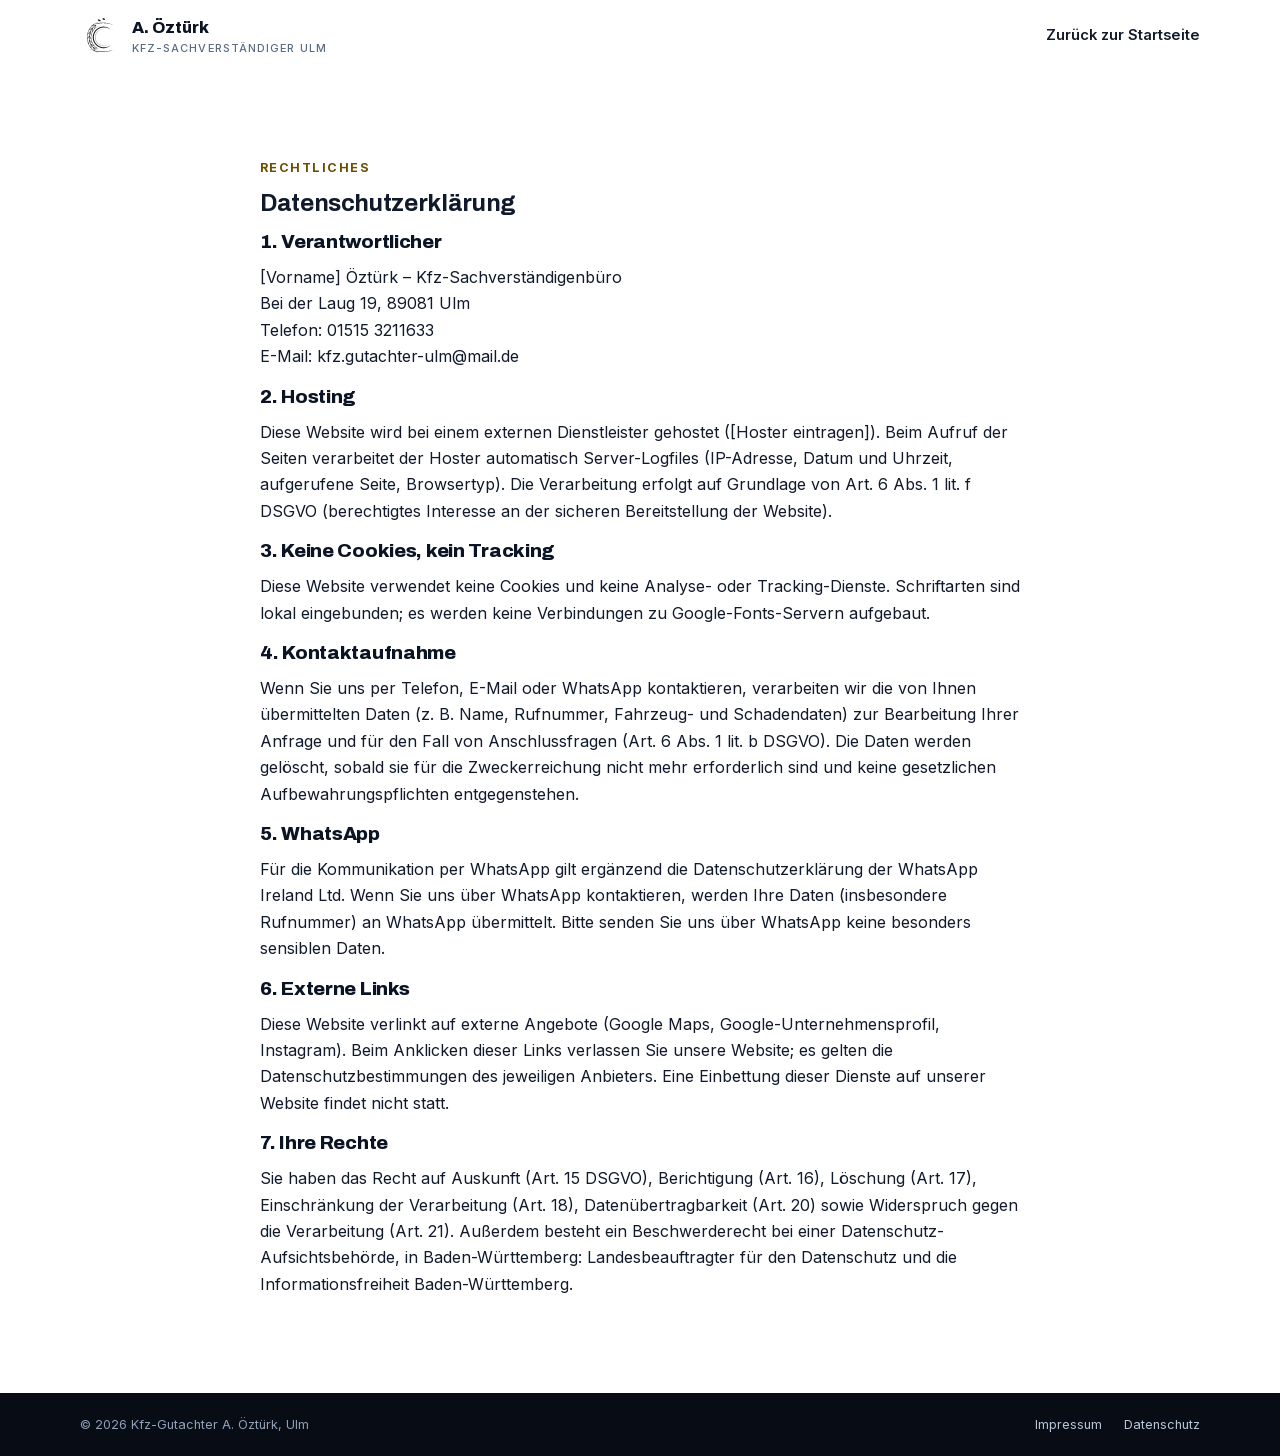
==== datenschutz.html @ 4bc2aec4 "Echtes Öztürk-Logo integriert (SVG-Nachbau) + Rezensionsanzahl entfernt + Versicherer-Marquee - Reif" ====
<!DOCTYPE html>
<html lang="de">
<head>
<meta charset="UTF-8">
<meta name="viewport" content="width=device-width, initial-scale=1.0">
<title>Datenschutzerklärung – Kfz-Gutachter A. Öztürk, Ulm</title>
<meta name="robots" content="noindex, nofollow">
<link rel="icon" type="image/svg+xml" href="assets/favicon.svg">
<link rel="stylesheet" href="assets/styles.css">
</head>
<body>
<a href="#inhalt" class="skip-link">Zum Inhalt springen</a>

<header class="header">
  <div class="wrap header__in">
    <a class="brand" href="index.html" aria-label="Zur Startseite">
      <img src="assets/logo-mark.svg" alt="" width="41" height="42">
      <span>
        <span class="brand__name">A. Öztürk</span>
        <span class="brand__sub">Kfz-Sachverständiger Ulm</span>
      </span>
    </a>
    <nav class="nav nav--simple" aria-label="Hauptnavigation">
      <a href="index.html">Zurück zur Startseite</a>
    </nav>
  </div>
</header>

<main id="inhalt">
<section class="section">
  <div class="wrap" style="max-width:800px">
    <span class="eyebrow">Rechtliches</span>
    <h1>Datenschutzerklärung</h1>

    <!-- PLATZHALTER: vor Go-Live vervollständigen (Verantwortlicher mit vollem Namen, Hoster benennen) -->
    <h2 style="font-size:1.2rem">1. Verantwortlicher</h2>
    <p>
      [Vorname] Öztürk – Kfz-Sachverständigenbüro<br>
      Bei der Laug 19, 89081 Ulm<br>
      Telefon: 01515 3211633<br>
      E-Mail: kfz.gutachter-ulm@mail.de
    </p>

    <h2 style="font-size:1.2rem">2. Hosting</h2>
    <p>Diese Website wird bei einem externen Dienstleister gehostet ([Hoster eintragen]). Beim Aufruf der Seiten verarbeitet der Hoster automatisch Server-Logfiles (IP-Adresse, Datum und Uhrzeit, aufgerufene Seite, Browsertyp). Die Verarbeitung erfolgt auf Grundlage von Art. 6 Abs. 1 lit. f DSGVO (berechtigtes Interesse an der sicheren Bereitstellung der Website).</p>

    <h2 style="font-size:1.2rem">3. Keine Cookies, kein Tracking</h2>
    <p>Diese Website verwendet keine Cookies und keine Analyse- oder Tracking-Dienste. Schriftarten sind lokal eingebunden; es werden keine Verbindungen zu Google-Fonts-Servern aufgebaut.</p>

    <h2 style="font-size:1.2rem">4. Kontaktaufnahme</h2>
    <p>Wenn Sie uns per Telefon, E-Mail oder WhatsApp kontaktieren, verarbeiten wir die von Ihnen übermittelten Daten (z. B. Name, Rufnummer, Fahrzeug- und Schadendaten) zur Bearbeitung Ihrer Anfrage und für den Fall von Anschlussfragen (Art. 6 Abs. 1 lit. b DSGVO). Die Daten werden gelöscht, sobald sie für die Zweckerreichung nicht mehr erforderlich sind und keine gesetzlichen Aufbewahrungspflichten entgegenstehen.</p>

    <h2 style="font-size:1.2rem">5. WhatsApp</h2>
    <p>Für die Kommunikation per WhatsApp gilt ergänzend die Datenschutzerklärung der WhatsApp Ireland Ltd. Wenn Sie uns über WhatsApp kontaktieren, werden Ihre Daten (insbesondere Rufnummer) an WhatsApp übermittelt. Bitte senden Sie uns über WhatsApp keine besonders sensiblen Daten.</p>

    <h2 style="font-size:1.2rem">6. Externe Links</h2>
    <p>Diese Website verlinkt auf externe Angebote (Google Maps, Google-Unternehmensprofil, Instagram). Beim Anklicken dieser Links verlassen Sie unsere Website; es gelten die Datenschutzbestimmungen des jeweiligen Anbieters. Eine Einbettung dieser Dienste auf unserer Website findet nicht statt.</p>

    <h2 style="font-size:1.2rem">7. Ihre Rechte</h2>
    <p>Sie haben das Recht auf Auskunft (Art. 15 DSGVO), Berichtigung (Art. 16), Löschung (Art. 17), Einschränkung der Verarbeitung (Art. 18), Datenübertragbarkeit (Art. 20) sowie Widerspruch gegen die Verarbeitung (Art. 21). Außerdem besteht ein Beschwerderecht bei einer Datenschutz-Aufsichtsbehörde, in Baden-Württemberg: Landesbeauftragter für den Datenschutz und die Informationsfreiheit Baden-Württemberg.</p>
  </div>
</section>
</main>

<footer class="footer">
  <div class="wrap">
    <div class="footer__legal">
      <span>© 2026 Kfz-Gutachter A. Öztürk, Ulm</span>
      <nav aria-label="Rechtliches">
        <a href="impressum.html">Impressum</a>
        <a href="datenschutz.html">Datenschutz</a>
      </nav>
    </div>
  </div>
</footer>
</body>
</html>
---- assets/styles.css ----
/* ============================================================
   A. Öztürk – Kfz-Sachverständiger Ulm · Pitch-Website
   Design: dunkles Navy + Signal-Amber (Automotive-Trust),
   WhatsApp-Grün als Conversion-Farbe. Fonts lokal (DSGVO).
   ============================================================ */

@font-face{
  font-family:'Archivo';font-style:normal;font-weight:400 900;
  font-display:swap;src:url('fonts/archivo-var.woff2') format('woff2');
}
@font-face{
  font-family:'Inter';font-style:normal;font-weight:100 900;
  font-display:swap;src:url('fonts/inter-var.woff2') format('woff2');
}

:root{
  --navy-950:#070C15;
  --navy-900:#0B1424;
  --navy-800:#101C33;
  --navy-700:#182743;
  --ink:#101A2B;
  --muted:#5C6B80;
  --line:#E4EAF2;
  --bg:#FFFFFF;
  --bg-soft:#F4F7FB;
  --amber:#FFB800;
  --amber-deep:#E0A100;
  --amber-text:#6B4E00; /* dunkles Amber für Text auf hellen Flächen (WCAG AA) */
  --amber-soft:#FFF4D6;
  --wa:#25D366;
  --wa-deep:#1DAF54;
  --star:#FBBC04;
  --font-head:'Archivo',system-ui,sans-serif;
  --font-body:'Inter',system-ui,sans-serif;
  --radius:18px;
  --shadow-sm:0 1px 2px rgba(16,26,43,.06),0 2px 8px rgba(16,26,43,.06);
  --shadow-md:0 2px 6px rgba(16,26,43,.07),0 12px 32px rgba(16,26,43,.10);
  --shadow-lg:0 4px 12px rgba(7,12,21,.18),0 24px 64px rgba(7,12,21,.28);
  --wrap:1160px;
}

*,*::before,*::after{box-sizing:border-box}
html{scroll-behavior:smooth}
@media (prefers-reduced-motion:reduce){
  html{scroll-behavior:auto}
  *,*::before,*::after{animation-duration:.01ms!important;transition-duration:.01ms!important}
}
body{
  margin:0;font-family:var(--font-body);font-size:1rem;line-height:1.65;
  color:var(--ink);background:var(--bg);
  -webkit-font-smoothing:antialiased;text-rendering:optimizeLegibility;
}
img{max-width:100%;display:block}
a{color:inherit}
h1,h2,h3{font-family:var(--font-head);line-height:1.12;letter-spacing:-.015em;margin:0 0 .6em}
p{margin:0 0 1em}
:focus-visible{outline:3px solid var(--navy-900);outline-offset:3px;border-radius:4px}
.hero :focus-visible,.section--dark :focus-visible,.footer :focus-visible,.sticky-cta :focus-visible{outline-color:#fff}
.fab-wa:focus-visible{outline:3px solid #fff;box-shadow:0 0 0 6px var(--navy-900)}

.sr-only{position:absolute;width:1px;height:1px;padding:0;margin:-1px;overflow:hidden;clip:rect(0 0 0 0);white-space:nowrap;border:0}

[id]{scroll-margin-top:88px}

.skip-link{
  position:absolute;left:-999px;top:0;background:var(--navy-900);color:#fff;
  padding:.7rem 1.2rem;z-index:200;border-radius:0 0 10px 0;font-weight:600;
}
.skip-link:focus{left:0}

.wrap{max-width:var(--wrap);margin:0 auto;padding:0 1.25rem}

/* ---------- Header ---------- */
.header{
  position:sticky;top:0;z-index:100;
  background:rgba(255,255,255,.92);backdrop-filter:blur(12px);-webkit-backdrop-filter:blur(12px);
  border-bottom:1px solid transparent;transition:border-color .25s,box-shadow .25s;
}
.header.is-scrolled{border-color:var(--line);box-shadow:var(--shadow-sm)}
.header__in{display:flex;align-items:center;gap:1rem;min-height:72px}
.brand{display:flex;align-items:center;gap:.7rem;text-decoration:none;margin-right:auto}
.brand img{height:42px;width:auto}
.brand__name{font-family:var(--font-head);font-weight:800;font-size:1.02rem;line-height:1.12;color:var(--navy-900)}
.brand__sub{display:block;font-weight:500;font-size:.68rem;letter-spacing:.1em;text-transform:uppercase;color:var(--muted)}
.nav{display:flex;gap:1.4rem;align-items:center}
.nav a{
  text-decoration:none;font-weight:600;font-size:.92rem;color:var(--ink);
  padding:.4rem 0;border-bottom:2px solid transparent;transition:border-color .2s,color .2s;
}
.nav a:hover{color:var(--navy-900);border-color:var(--amber)}
.header__cta{display:flex;align-items:center;gap:.6rem}

.nav-toggle{
  display:none;background:none;border:1px solid var(--line);border-radius:10px;
  width:44px;height:44px;cursor:pointer;padding:10px;
}
.nav-toggle span{display:block;height:2px;background:var(--navy-900);margin:5px 0;border-radius:2px;transition:transform .25s,opacity .25s}
.nav-toggle[aria-expanded="true"] span:nth-child(1){transform:translateY(7px) rotate(45deg)}
.nav-toggle[aria-expanded="true"] span:nth-child(2){opacity:0}
.nav-toggle[aria-expanded="true"] span:nth-child(3){transform:translateY(-7px) rotate(-45deg)}

/* ---------- Buttons ---------- */
.btn{
  display:inline-flex;align-items:center;justify-content:center;gap:.55rem;
  font-family:var(--font-head);font-weight:700;font-size:1rem;line-height:1.2;
  padding:.95rem 1.5rem;border-radius:14px;text-decoration:none;border:0;cursor:pointer;
  transition:transform .15s,box-shadow .2s,background .2s;
}
.btn:active{transform:translateY(1px)}
.btn svg{flex:none}
/* Dunkle Schrift auf WhatsApp-Grün: 9,4:1 Kontrast (Weiß wäre nur 1,98:1) */
.btn--wa{background:var(--wa);color:var(--navy-950);box-shadow:0 6px 20px rgba(37,211,102,.35)}
.btn--wa:hover{background:var(--wa-deep);box-shadow:0 8px 26px rgba(37,211,102,.45)}
.btn--phone{background:var(--amber);color:var(--navy-950);box-shadow:0 6px 20px rgba(255,184,0,.3)}
.btn--phone:hover{background:var(--amber-deep)}
.btn--ghost{background:transparent;color:#fff;border:1.5px solid rgba(255,255,255,.35)}
.btn--ghost:hover{border-color:#fff;background:rgba(255,255,255,.06)}
.btn--dark{background:var(--navy-900);color:#fff}
.btn--dark:hover{background:var(--navy-700)}
.btn--sm{font-size:.9rem;padding:.65rem 1.1rem;border-radius:11px}
.btn--lg{font-size:1.08rem;padding:1.1rem 1.8rem}

/* ---------- Hero ---------- */
.hero{
  position:relative;overflow:hidden;color:#fff;
  background:
    radial-gradient(1100px 520px at 78% -10%,rgba(255,184,0,.14),transparent 60%),
    radial-gradient(900px 500px at -10% 110%,rgba(37,211,102,.10),transparent 55%),
    linear-gradient(160deg,var(--navy-900) 0%,var(--navy-950) 70%);
}
.hero::after{ /* feine Fahrbahn-Linie als Automotive-Akzent */
  content:"";position:absolute;inset-inline:0;bottom:0;height:4px;
  background:repeating-linear-gradient(90deg,var(--amber) 0 48px,transparent 48px 96px);
  opacity:.55;
}
.hero__in{
  display:grid;grid-template-columns:1.15fr .85fr;gap:3rem;align-items:center;
  padding:4.5rem 0 4.8rem;
}
.hero__eyebrow{
  display:inline-flex;align-items:center;gap:.5rem;
  font-weight:600;font-size:.8rem;letter-spacing:.06em;text-transform:uppercase;
  color:var(--amber);background:rgba(255,184,0,.1);border:1px solid rgba(255,184,0,.35);
  padding:.4rem .9rem;border-radius:999px;margin-bottom:1.2rem;
}
.hero h1{font-size:clamp(2.1rem,4.6vw,3.4rem);font-weight:800;color:#fff}
.nowrap{white-space:nowrap}
.hero h1 em{font-style:normal;color:var(--amber)}
.hero__lead{font-size:clamp(1.02rem,1.6vw,1.18rem);color:#C7D2E2;max-width:52ch;margin-bottom:1.8rem}
.hero__lead strong{color:#fff}
.hero__ctas{display:flex;flex-wrap:wrap;gap:.9rem;margin-bottom:1.6rem}
.hero__note{font-size:.86rem;color:#8FA0B8;margin:0}
.hero__note a{color:#C7D2E2}

.hero__trust{
  display:flex;flex-wrap:wrap;gap:1.6rem;margin-top:2.2rem;padding-top:1.6rem;
  border-top:1px solid rgba(255,255,255,.12);
}
.trust-item{display:flex;align-items:center;gap:.65rem}
.trust-item svg{flex:none}
.trust-item b{display:block;font-family:var(--font-head);font-size:.98rem;color:#fff;line-height:1.2}
.trust-item .stars{color:var(--star);letter-spacing:.08em}
.trust-item span{font-size:.78rem;color:#8FA0B8}

.hero__media{position:relative}
.hero__photo{
  border-radius:24px;box-shadow:var(--shadow-lg);
  border:1px solid rgba(255,255,255,.14);
  width:100%;height:auto;object-fit:cover;aspect-ratio:3/4;
}
.hero__badge{
  position:absolute;left:-1.2rem;bottom:1.6rem;
  background:#fff;color:var(--ink);border-radius:16px;box-shadow:var(--shadow-md);
  padding:.8rem 1.1rem;display:flex;align-items:center;gap:.75rem;
}
.hero__badge .g{width:30px;height:30px}
.hero__badge b{font-family:var(--font-head);font-size:1.05rem;display:block;line-height:1.1}
.hero__badge .stars{color:var(--star);letter-spacing:.08em;font-size:.85rem}
.hero__badge span{font-size:.75rem;color:var(--muted)}

/* ---------- Notfall-Hinweis ---------- */
.alert{background:var(--amber);color:var(--navy-950)}
.alert__in{display:flex;align-items:center;gap:.9rem;padding:.85rem 0;font-size:.95rem}
.alert__in svg{flex:none}
.alert__in p{margin:0;line-height:1.45}
.alert__in strong{font-family:var(--font-head)}

/* ---------- Sections ---------- */
.section{padding:5rem 0}
.section--soft{background:var(--bg-soft)}
.section--dark{background:linear-gradient(160deg,var(--navy-900),var(--navy-950));color:#fff}
.section__head{max-width:680px;margin-bottom:2.8rem}
.section__head--center{margin-inline:auto;text-align:center}
.eyebrow{
  display:inline-block;font-weight:700;font-size:.78rem;letter-spacing:.12em;
  text-transform:uppercase;color:var(--amber-text);margin-bottom:.7rem;
}
.section--dark .eyebrow{color:var(--amber)}
.section h2{font-size:clamp(1.7rem,3.4vw,2.4rem);font-weight:800;color:var(--navy-900)}
.section--dark h2{color:#fff}
.section__sub{color:var(--muted);font-size:1.05rem}
.section--dark .section__sub{color:#B9C6D8}

/* ---------- Leistungen ---------- */
.grid-3{display:grid;grid-template-columns:repeat(3,1fr);gap:1.4rem}
.card{
  background:#fff;border:1px solid var(--line);border-radius:var(--radius);
  padding:1.8rem;box-shadow:var(--shadow-sm);
  transition:transform .2s,box-shadow .25s,border-color .25s;
}
.card:hover{transform:translateY(-4px);box-shadow:var(--shadow-md);border-color:#D4DDEA}
.card__icon{
  width:52px;height:52px;border-radius:14px;display:grid;place-items:center;
  background:var(--navy-900);margin-bottom:1.1rem;
}
.card h3{font-size:1.12rem;font-weight:700;color:var(--navy-900);margin-bottom:.4rem}
.card p{font-size:.94rem;color:var(--muted);margin:0}
.card__tag{
  display:inline-block;margin-top:.9rem;font-size:.75rem;font-weight:700;
  color:var(--amber-text);background:var(--amber-soft);
  padding:.25rem .7rem;border-radius:999px;
}

/* ---------- Recht / Info-Split ---------- */
.split{display:grid;grid-template-columns:1fr 1fr;gap:3.5rem;align-items:center}
.split__media{position:relative}
.split__media img{border-radius:22px;box-shadow:var(--shadow-md);width:100%;height:auto}
.split__media figcaption{
  position:absolute;left:1rem;bottom:1rem;right:1rem;
  background:rgba(7,12,21,.78);backdrop-filter:blur(6px);color:#DCE5F0;
  font-size:.8rem;padding:.55rem .9rem;border-radius:12px;
}
.checklist{list-style:none;margin:0 0 1.6rem;padding:0}
.checklist li{display:flex;gap:.8rem;margin-bottom:1rem;align-items:flex-start}
.checklist svg{flex:none;margin-top:.2rem}
.checklist b{color:var(--navy-900)}
.checklist span{display:block;font-size:.93rem;color:var(--muted)}

/* ---------- Versicherer-Marquee ---------- */
.marquee-band{padding:3.4rem 0 3.8rem;background:#fff}
.marquee-band__label{
  text-align:center;font-weight:700;font-size:.78rem;letter-spacing:.18em;
  text-transform:uppercase;color:var(--muted);margin:0 0 2.2rem;
}
.marquee{
  overflow:hidden;
  mask-image:linear-gradient(90deg,transparent 0%,#000 8%,#000 92%,transparent 100%);
  -webkit-mask-image:linear-gradient(90deg,transparent 0%,#000 8%,#000 92%,transparent 100%);
}
.marquee__track{
  display:flex;align-items:center;width:max-content;
  animation:marquee-scroll 36s linear infinite;
}
.marquee:hover .marquee__track{animation-play-state:paused}
.marquee__item{
  flex-shrink:0;margin-right:4.5rem;white-space:nowrap;
  font-family:var(--font-head);font-weight:800;
  font-size:clamp(1.35rem,2.6vw,1.9rem);color:#AEBACB;
}
@keyframes marquee-scroll{from{transform:translateX(0)}to{transform:translateX(-50%)}}
@media (prefers-reduced-motion:reduce){
  .marquee__track{animation:none;width:auto;flex-wrap:wrap;justify-content:center;gap:1rem 0}
  .marquee__item[aria-hidden]{display:none}
  .marquee{mask-image:none;-webkit-mask-image:none}
}
@media (max-width:640px){.marquee__item{margin-right:2.6rem}}

/* ---------- Ablauf ---------- */
.steps{display:grid;grid-template-columns:repeat(4,1fr);gap:1.4rem;counter-reset:step}
.step{
  position:relative;background:#fff;border:1px solid var(--line);
  border-radius:var(--radius);padding:1.7rem;box-shadow:var(--shadow-sm);
}
.step::before{
  counter-increment:step;content:counter(step,decimal-leading-zero);
  font-family:var(--font-head);font-weight:800;font-size:.85rem;
  color:var(--navy-950);background:var(--amber);
  display:inline-grid;place-items:center;
  padding:.35rem .7rem;border-radius:999px;margin-bottom:1rem;
}
.step h3{font-size:1.05rem;font-weight:700;color:var(--navy-900);margin-bottom:.35rem}
.step p{font-size:.9rem;color:var(--muted);margin:0}

/* ---------- Bewertungen ---------- */
.rating-summary{
  display:flex;align-items:center;justify-content:center;gap:1.1rem;
  margin-bottom:2.6rem;flex-wrap:wrap;
}
.rating-summary .g{width:44px;height:44px}
.rating-summary .score{font-family:var(--font-head);font-weight:800;font-size:2.4rem;color:var(--navy-900)}
.rating-summary .stars{color:var(--star);font-size:1.25rem;letter-spacing:.12em}
.rating-summary small{display:block;color:var(--muted);font-size:.85rem}
.reviews{display:grid;grid-template-columns:repeat(3,1fr);gap:1.4rem}
.review{
  background:#fff;border:1px solid var(--line);border-radius:var(--radius);
  padding:1.6rem;box-shadow:var(--shadow-sm);display:flex;flex-direction:column;gap:.8rem;
}
.review__stars{color:var(--star);letter-spacing:.14em;font-size:.95rem}
.review p{font-size:.93rem;color:var(--ink);margin:0;flex:1}
.review footer{display:flex;align-items:center;gap:.75rem;margin-top:.4rem}
.review .avatar{
  width:40px;height:40px;border-radius:50%;flex:none;
  display:grid;place-items:center;color:#fff;
  font-family:var(--font-head);font-weight:700;font-size:1rem;
}
.review b{display:block;font-size:.9rem;color:var(--navy-900);line-height:1.2}
.review small{color:var(--muted);font-size:.78rem}
.reviews-cta{text-align:center;margin-top:2.4rem}
.reviews-cta p{color:var(--muted);font-size:.9rem;margin-top:.9rem}

/* ---------- FAQ ---------- */
.faq{max-width:800px;margin:0 auto}
.faq details{
  background:#fff;border:1px solid var(--line);border-radius:14px;
  margin-bottom:.9rem;overflow:hidden;box-shadow:var(--shadow-sm);
}
.faq summary{
  cursor:pointer;list-style:none;display:flex;justify-content:space-between;gap:1rem;align-items:center;
  font-family:var(--font-head);font-weight:700;font-size:1.02rem;color:var(--navy-900);
  padding:1.15rem 1.4rem;
}
.faq summary::-webkit-details-marker{display:none}
.faq summary::after{
  content:"+";font-size:1.5rem;font-weight:400;color:var(--amber-text);
  transition:transform .25s;line-height:1;
}
.faq details[open] summary::after{transform:rotate(45deg)}
.faq .faq__body{padding:0 1.4rem 1.3rem;color:var(--muted);font-size:.95rem}
.faq .faq__body p{margin:0}

/* ---------- Einzugsgebiet ---------- */
.areas{display:flex;flex-wrap:wrap;gap:.6rem;justify-content:center;max-width:760px;margin:0 auto}
.areas span{
  background:#fff;border:1px solid var(--line);border-radius:999px;
  padding:.45rem 1.05rem;font-size:.88rem;font-weight:600;color:var(--ink);
}
.areas span.is-main{background:var(--navy-900);color:#fff;border-color:var(--navy-900)}

/* ---------- Kontakt ---------- */
.contact{display:grid;grid-template-columns:1.05fr .95fr;gap:3rem;align-items:start}
.contact__cards{display:grid;gap:1rem}
.ccard{
  display:flex;align-items:center;gap:1.1rem;text-decoration:none;
  background:var(--navy-800);border:1px solid rgba(255,255,255,.1);
  border-radius:16px;padding:1.15rem 1.3rem;color:#fff;
  transition:transform .15s,border-color .2s,background .2s;
}
.ccard:hover{transform:translateY(-2px);border-color:rgba(255,255,255,.28);background:var(--navy-700)}
.ccard__icon{
  width:48px;height:48px;border-radius:13px;display:grid;place-items:center;flex:none;
  background:rgba(255,255,255,.08);
}
.ccard--wa .ccard__icon{background:var(--wa)}
.ccard--tel .ccard__icon{background:var(--amber)}
.ccard b{display:block;font-family:var(--font-head);font-size:1.05rem;line-height:1.25}
.ccard span{font-size:.82rem;color:#9DACC2}
.contact__info{
  background:var(--navy-800);border:1px solid rgba(255,255,255,.1);
  border-radius:var(--radius);padding:1.9rem;
}
.contact__info h3{color:#fff;font-size:1.15rem;margin-bottom:1.2rem}
.contact__info dl{margin:0;display:grid;gap:1.05rem}
.contact__info dt{font-size:.74rem;font-weight:700;letter-spacing:.1em;text-transform:uppercase;color:#8FA0B8}
.contact__info dd{margin:0;font-size:.98rem;color:#E4EAF2}
.contact__info dd a{color:#E4EAF2}
.contact__maps{display:flex;flex-wrap:wrap;gap:.8rem;margin-top:1.5rem}

/* ---------- Footer ---------- */
.footer{background:var(--navy-950);color:#8FA0B8;font-size:.9rem}
.footer__in{
  display:grid;grid-template-columns:1.4fr 1fr 1fr;gap:2.5rem;
  padding:3.2rem 0 2.4rem;border-bottom:1px solid rgba(255,255,255,.08);
}
.footer__brand{display:flex;align-items:flex-start;gap:.8rem}
.footer__brand img{height:46px;width:auto}
.footer__brand b{font-family:var(--font-head);color:#fff;display:block;line-height:1.2}
.footer__brand small{font-size:.78rem}
.footer h4{color:#fff;font-family:var(--font-head);font-size:.92rem;margin:0 0 .9rem}
.footer ul{list-style:none;margin:0;padding:0;display:grid;gap:.5rem}
.footer a{color:#B9C6D8;text-decoration:none}
.footer a:hover{color:#fff;text-decoration:underline}
.footer__legal{
  display:flex;flex-wrap:wrap;gap:1.4rem;justify-content:space-between;align-items:center;
  padding:1.3rem 0;font-size:.8rem;
}
.footer__legal nav{display:flex;gap:1.4rem}

/* ---------- Floating WhatsApp (Desktop) ---------- */
.fab-wa{
  position:fixed;right:1.5rem;bottom:1.5rem;z-index:90;
  width:60px;height:60px;border-radius:50%;
  background:var(--wa);display:grid;place-items:center;
  box-shadow:0 8px 28px rgba(37,211,102,.5);
  transition:transform .2s,box-shadow .2s;
}
.fab-wa:hover{transform:scale(1.07);box-shadow:0 10px 34px rgba(37,211,102,.6)}

/* ---------- Mobile Sticky CTA ---------- */
.sticky-cta{
  display:none;position:fixed;inset-inline:0;bottom:0;z-index:95;
  background:rgba(7,12,21,.96);backdrop-filter:blur(10px);
  padding:.65rem .9rem calc(.65rem + env(safe-area-inset-bottom));
  gap:.7rem;border-top:1px solid rgba(255,255,255,.12);
}
.sticky-cta .btn{flex:1;font-size:.95rem;padding:.85rem 1rem}

/* ---------- Reveal-Animation ----------
   Nur aktiv, wenn <html class="js"> gesetzt wurde (Inline-Script im <head>).
   Ohne JavaScript bleibt damit der gesamte Inhalt sichtbar. */
html.js .reveal{opacity:0;transform:translateY(18px);transition:opacity .6s ease,transform .6s ease}
html.js .reveal.is-visible{opacity:1;transform:none}
@media (prefers-reduced-motion:reduce){html.js .reveal{opacity:1;transform:none}}

/* ============================================================
   Responsive
   ============================================================ */
@media (max-width:1020px){
  /* Nav klappt schon hier ein – 6 Links + Telefon-Button überlaufen sonst zwischen 761 und 1000px */
  .nav{
    display:none;position:absolute;top:100%;left:0;right:0;
    flex-direction:column;align-items:stretch;gap:0;
    background:#fff;border-bottom:1px solid var(--line);box-shadow:var(--shadow-md);
    padding:.6rem 1.25rem 1rem;
  }
  .nav.is-open{display:flex}
  .nav a{padding:.85rem 0;border-bottom:1px solid var(--line);font-size:1rem}
  .nav a:last-child{border-bottom:0}
  .nav-toggle{display:block}
  .hero__in{grid-template-columns:1fr;gap:2.6rem;padding:3.4rem 0 4rem}
  .hero h1{max-width:none}
  .hero__media{max-width:440px}
  .grid-3,.reviews{grid-template-columns:repeat(2,1fr)}
  .steps{grid-template-columns:repeat(2,1fr)}
  .split{grid-template-columns:1fr;gap:2.4rem}
  .contact{grid-template-columns:1fr;gap:2rem}
  .footer__in{grid-template-columns:1fr 1fr}
}
@media (max-width:760px){
  .header__cta .btn--phone{display:none}
  .section{padding:3.6rem 0}
  .grid-3,.reviews,.steps{grid-template-columns:1fr}
  .hero__badge{left:.8rem;bottom:.9rem;padding:.65rem .9rem}
  .hero__ctas .btn{width:100%}
  .hero__eyebrow{font-size:.7rem;letter-spacing:.04em}
  .sticky-cta{display:flex}
  .fab-wa{display:none}
  body{padding-bottom:76px}
  .footer__in{grid-template-columns:1fr;gap:1.8rem}
  .footer__legal{justify-content:center;text-align:center}
  .alert__in{align-items:flex-start}
}

/* Einfache Nav (Impressum/Datenschutz): nur ein Link, kein Toggle – bleibt auf allen Breiten sichtbar.
   Steht bewusst NACH den Media Queries. */
.nav.nav--simple{
  display:flex;position:static;flex-direction:row;
  background:transparent;border:0;box-shadow:none;padding:0;
}
.nav.nav--simple a{border-bottom:2px solid transparent;padding:.4rem 0;font-size:.92rem}
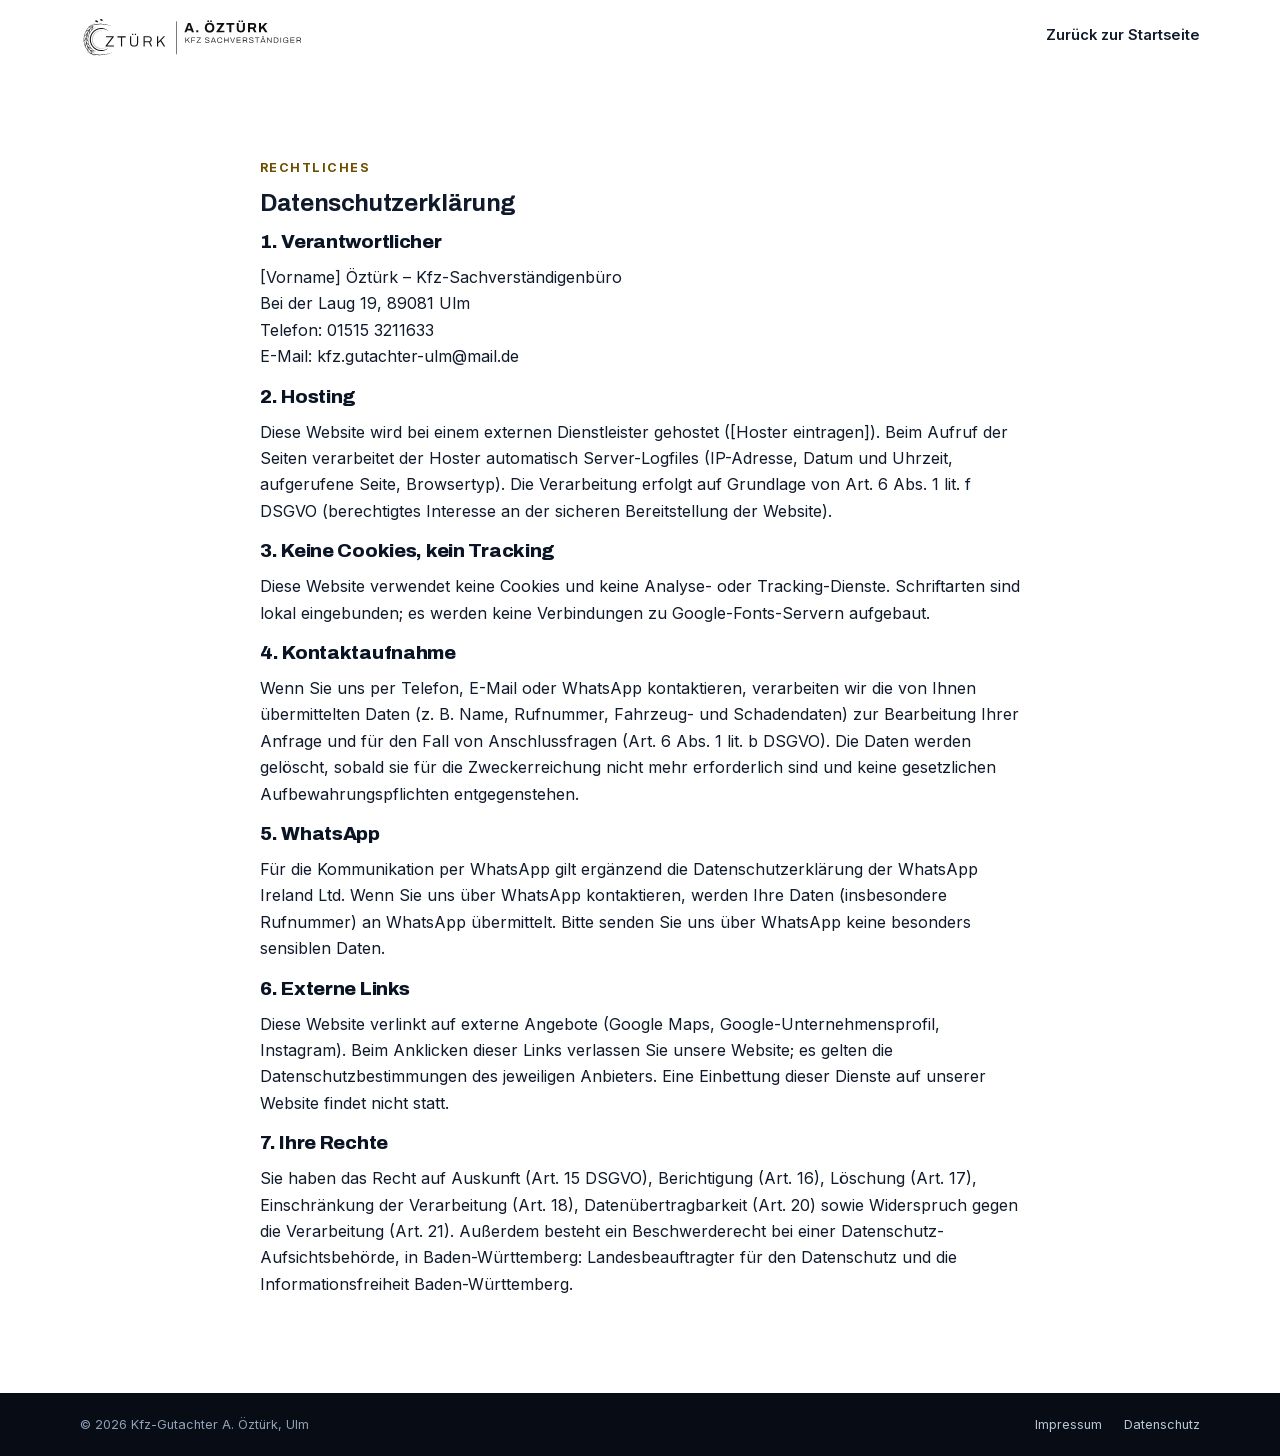
==== commit 4c9d2d11: "Header: volles Logo-Lockup statt Signet+Text (wie Original-Logo) Co-Authored-By: Claude Fable 5 <nor" ====
--- a/datenschutz.html
+++ b/datenschutz.html
@@ -14,11 +14,7 @@
 <header class="header">
   <div class="wrap header__in">
     <a class="brand" href="index.html" aria-label="Zur Startseite">
-      <img src="assets/logo-mark.svg" alt="" width="41" height="42">
-      <span>
-        <span class="brand__name">A. Öztürk</span>
-        <span class="brand__sub">Kfz-Sachverständiger Ulm</span>
-      </span>
+      <img src="assets/logo-header.svg" alt="A. Öztürk – Kfz-Sachverständiger" width="290" height="52">
     </a>
     <nav class="nav nav--simple" aria-label="Hauptnavigation">
       <a href="index.html">Zurück zur Startseite</a>
--- a/assets/styles.css
+++ b/assets/styles.css
@@ -79,7 +79,7 @@
 .header.is-scrolled{border-color:var(--line);box-shadow:var(--shadow-sm)}
 .header__in{display:flex;align-items:center;gap:1rem;min-height:72px}
 .brand{display:flex;align-items:center;gap:.7rem;text-decoration:none;margin-right:auto}
-.brand img{height:42px;width:auto}
+.brand img{height:52px;width:auto}
 .brand__name{font-family:var(--font-head);font-weight:800;font-size:1.02rem;line-height:1.12;color:var(--navy-900)}
 .brand__sub{display:block;font-weight:500;font-size:.68rem;letter-spacing:.1em;text-transform:uppercase;color:var(--muted)}
 .nav{display:flex;gap:1.4rem;align-items:center}
@@ -437,6 +437,7 @@
 }
 @media (max-width:760px){
   .header__cta .btn--phone{display:none}
+  .brand img{height:40px}
   .section{padding:3.6rem 0}
   .grid-3,.reviews,.steps{grid-template-columns:1fr}
   .hero__badge{left:.8rem;bottom:.9rem;padding:.65rem .9rem}
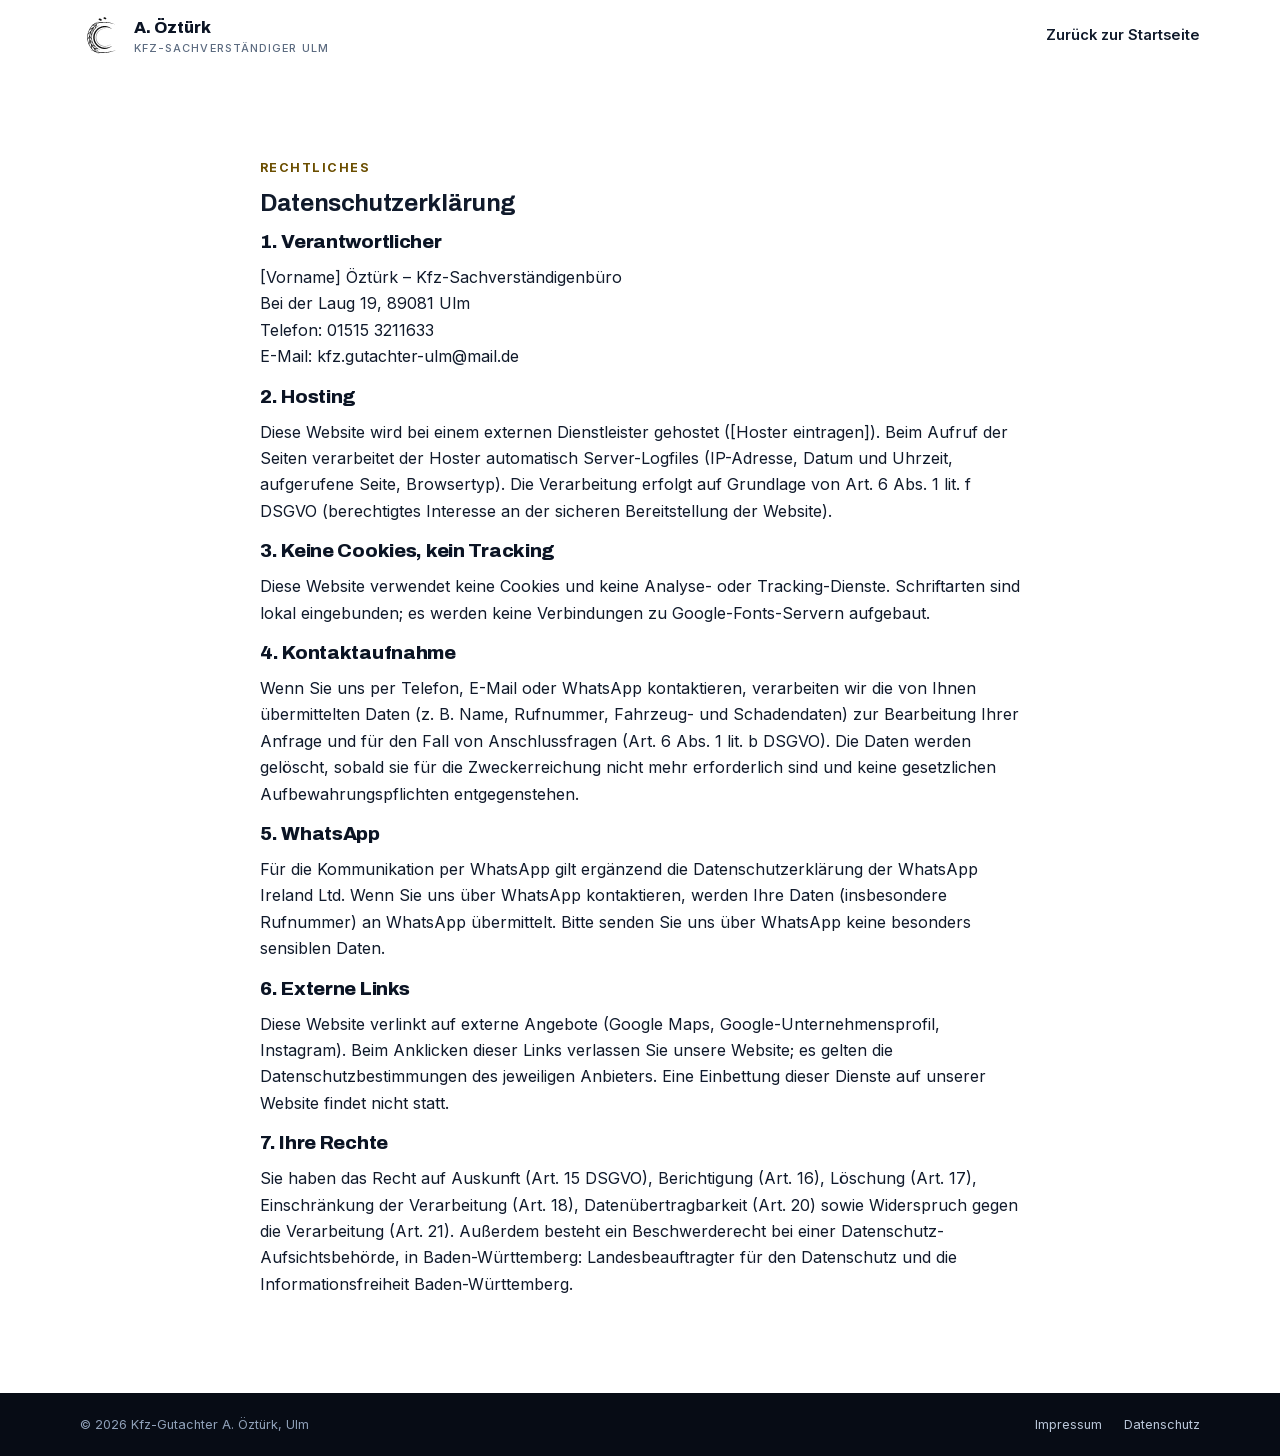
==== commit 88fdec1b: "Header: kompakte Marke (verstärktes Signet + Namenszug), Favicon kräftiger - logo-mark.svg mit 1,35x" ====
--- a/datenschutz.html
+++ b/datenschutz.html
@@ -14,7 +14,11 @@
 <header class="header">
   <div class="wrap header__in">
     <a class="brand" href="index.html" aria-label="Zur Startseite">
-      <img src="assets/logo-header.svg" alt="A. Öztürk – Kfz-Sachverständiger" width="290" height="52">
+      <img src="assets/logo-mark.svg" alt="" width="43" height="44">
+      <span>
+        <span class="brand__name">A. Öztürk</span>
+        <span class="brand__sub">Kfz-Sachverständiger Ulm</span>
+      </span>
     </a>
     <nav class="nav nav--simple" aria-label="Hauptnavigation">
       <a href="index.html">Zurück zur Startseite</a>
--- a/assets/styles.css
+++ b/assets/styles.css
@@ -79,7 +79,7 @@
 .header.is-scrolled{border-color:var(--line);box-shadow:var(--shadow-sm)}
 .header__in{display:flex;align-items:center;gap:1rem;min-height:72px}
 .brand{display:flex;align-items:center;gap:.7rem;text-decoration:none;margin-right:auto}
-.brand img{height:52px;width:auto}
+.brand img{height:44px;width:auto}
 .brand__name{font-family:var(--font-head);font-weight:800;font-size:1.02rem;line-height:1.12;color:var(--navy-900)}
 .brand__sub{display:block;font-weight:500;font-size:.68rem;letter-spacing:.1em;text-transform:uppercase;color:var(--muted)}
 .nav{display:flex;gap:1.4rem;align-items:center}
@@ -437,7 +437,7 @@
 }
 @media (max-width:760px){
   .header__cta .btn--phone{display:none}
-  .brand img{height:40px}
+
   .section{padding:3.6rem 0}
   .grid-3,.reviews,.steps{grid-template-columns:1fr}
   .hero__badge{left:.8rem;bottom:.9rem;padding:.65rem .9rem}
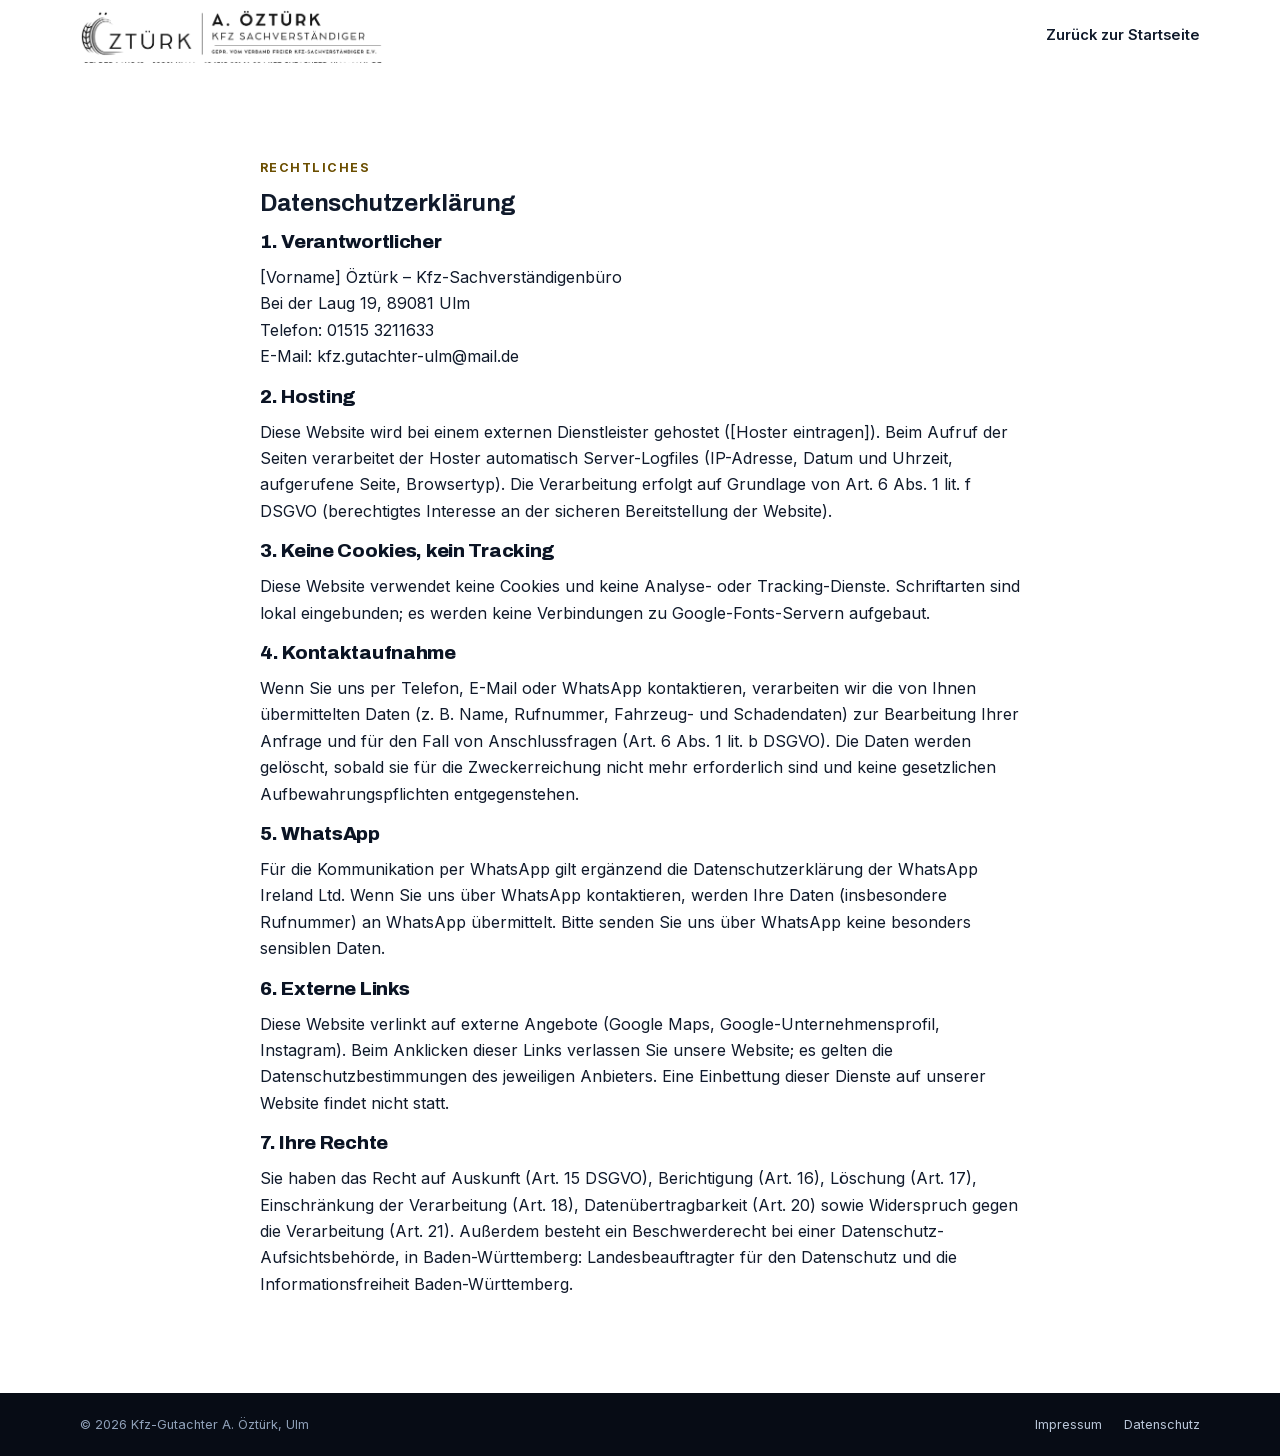
==== commit e2548c17: "Original-Logo (freigestellt aus Kundendatei) in Header, Footer und Favicon - logo-original.png / -li" ====
--- a/datenschutz.html
+++ b/datenschutz.html
@@ -5,7 +5,7 @@
 <meta name="viewport" content="width=device-width, initial-scale=1.0">
 <title>Datenschutzerklärung – Kfz-Gutachter A. Öztürk, Ulm</title>
 <meta name="robots" content="noindex, nofollow">
-<link rel="icon" type="image/svg+xml" href="assets/favicon.svg">
+<link rel="icon" type="image/png" href="assets/favicon.png">
 <link rel="stylesheet" href="assets/styles.css">
 </head>
 <body>
@@ -14,11 +14,7 @@
 <header class="header">
   <div class="wrap header__in">
     <a class="brand" href="index.html" aria-label="Zur Startseite">
-      <img src="assets/logo-mark.svg" alt="" width="43" height="44">
-      <span>
-        <span class="brand__name">A. Öztürk</span>
-        <span class="brand__sub">Kfz-Sachverständiger Ulm</span>
-      </span>
+      <img src="assets/logo-original.png" alt="A. Öztürk – Kfz-Sachverständiger" width="277" height="54">
     </a>
     <nav class="nav nav--simple" aria-label="Hauptnavigation">
       <a href="index.html">Zurück zur Startseite</a>
--- a/assets/styles.css
+++ b/assets/styles.css
@@ -79,7 +79,7 @@
 .header.is-scrolled{border-color:var(--line);box-shadow:var(--shadow-sm)}
 .header__in{display:flex;align-items:center;gap:1rem;min-height:72px}
 .brand{display:flex;align-items:center;gap:.7rem;text-decoration:none;margin-right:auto}
-.brand img{height:44px;width:auto}
+.brand img{height:54px;width:auto}
 .brand__name{font-family:var(--font-head);font-weight:800;font-size:1.02rem;line-height:1.12;color:var(--navy-900)}
 .brand__sub{display:block;font-weight:500;font-size:.68rem;letter-spacing:.1em;text-transform:uppercase;color:var(--muted)}
 .nav{display:flex;gap:1.4rem;align-items:center}
@@ -437,6 +437,7 @@
 }
 @media (max-width:760px){
   .header__cta .btn--phone{display:none}
+  .brand img{height:42px}
 
   .section{padding:3.6rem 0}
   .grid-3,.reviews,.steps{grid-template-columns:1fr}
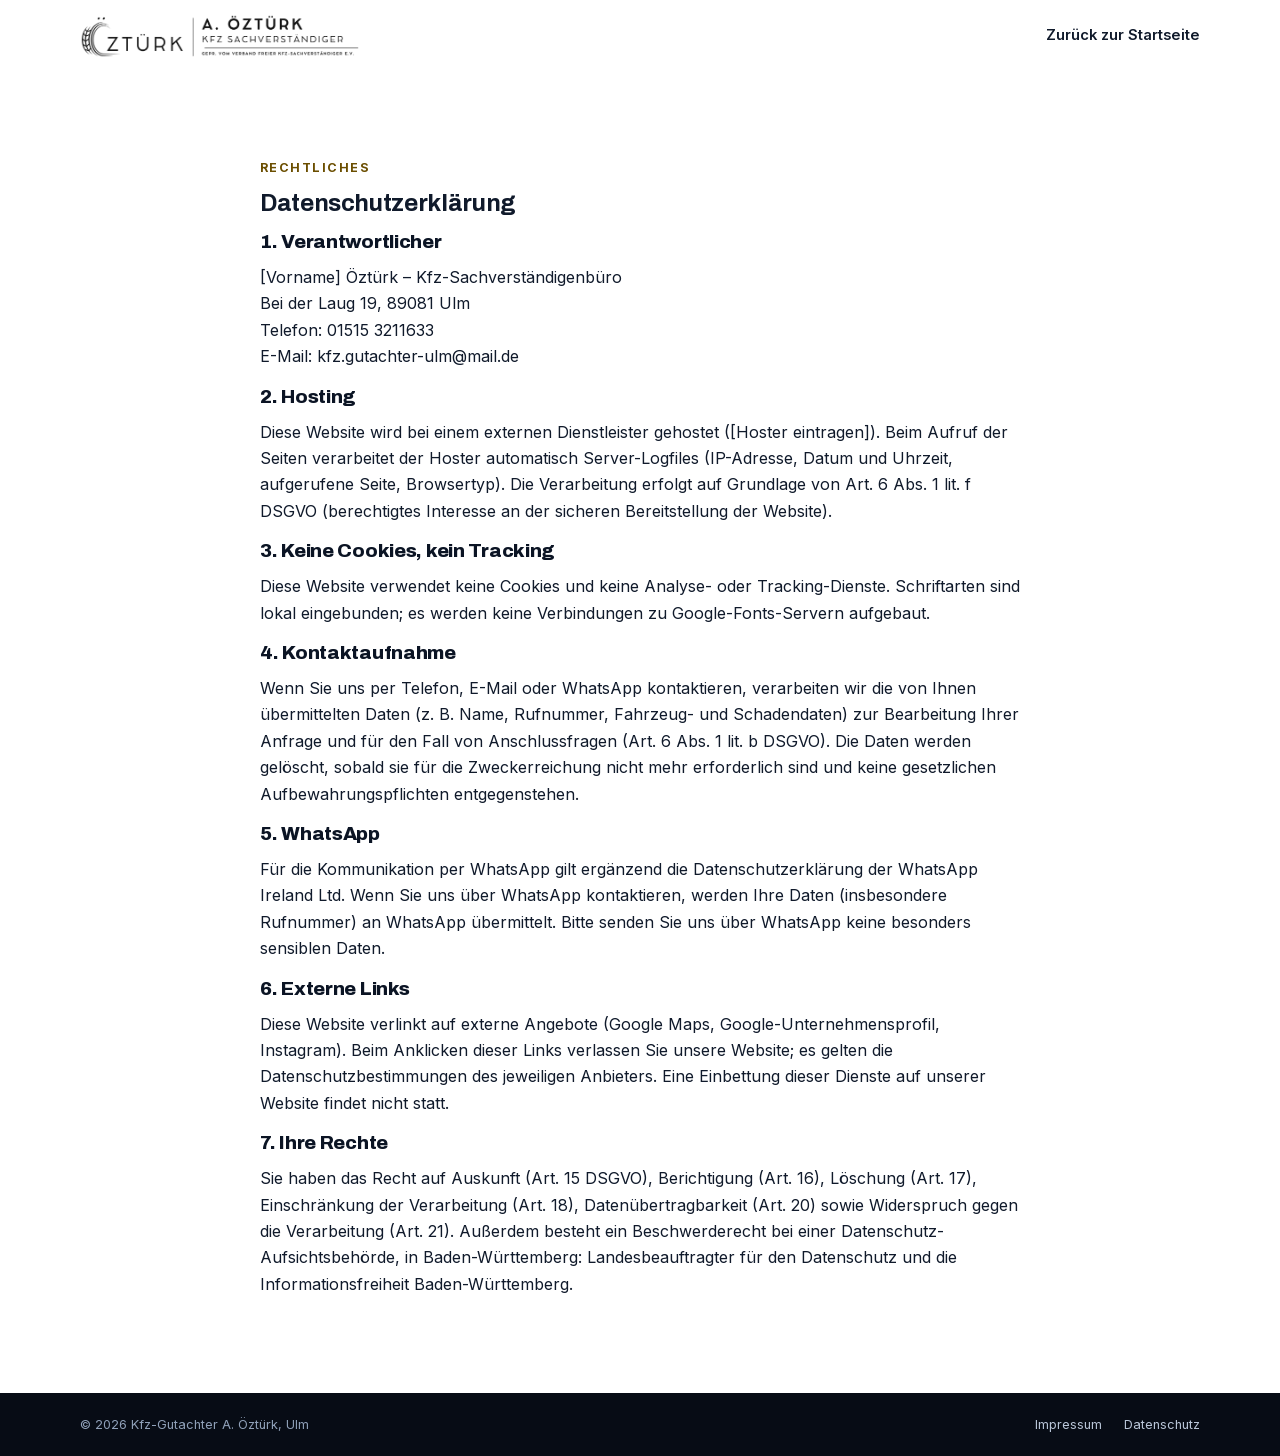
==== commit 5590d6af: "Logo-Feinschliff: Header 44px, Adresszeilen-Rest entfernt, Favicon = fettes Reifen-Ö Co-Authored-By:" ====
--- a/datenschutz.html
+++ b/datenschutz.html
@@ -14,7 +14,7 @@
 <header class="header">
   <div class="wrap header__in">
     <a class="brand" href="index.html" aria-label="Zur Startseite">
-      <img src="assets/logo-original.png" alt="A. Öztürk – Kfz-Sachverständiger" width="277" height="54">
+      <img src="assets/logo-original.png" alt="A. Öztürk – Kfz-Sachverständiger" width="280" height="44">
     </a>
     <nav class="nav nav--simple" aria-label="Hauptnavigation">
       <a href="index.html">Zurück zur Startseite</a>
--- a/assets/styles.css
+++ b/assets/styles.css
@@ -79,7 +79,7 @@
 .header.is-scrolled{border-color:var(--line);box-shadow:var(--shadow-sm)}
 .header__in{display:flex;align-items:center;gap:1rem;min-height:72px}
 .brand{display:flex;align-items:center;gap:.7rem;text-decoration:none;margin-right:auto}
-.brand img{height:54px;width:auto}
+.brand img{height:44px;width:auto}
 .brand__name{font-family:var(--font-head);font-weight:800;font-size:1.02rem;line-height:1.12;color:var(--navy-900)}
 .brand__sub{display:block;font-weight:500;font-size:.68rem;letter-spacing:.1em;text-transform:uppercase;color:var(--muted)}
 .nav{display:flex;gap:1.4rem;align-items:center}
@@ -437,7 +437,7 @@
 }
 @media (max-width:760px){
   .header__cta .btn--phone{display:none}
-  .brand img{height:42px}
+  .brand img{height:36px}
 
   .section{padding:3.6rem 0}
   .grid-3,.reviews,.steps{grid-template-columns:1fr}
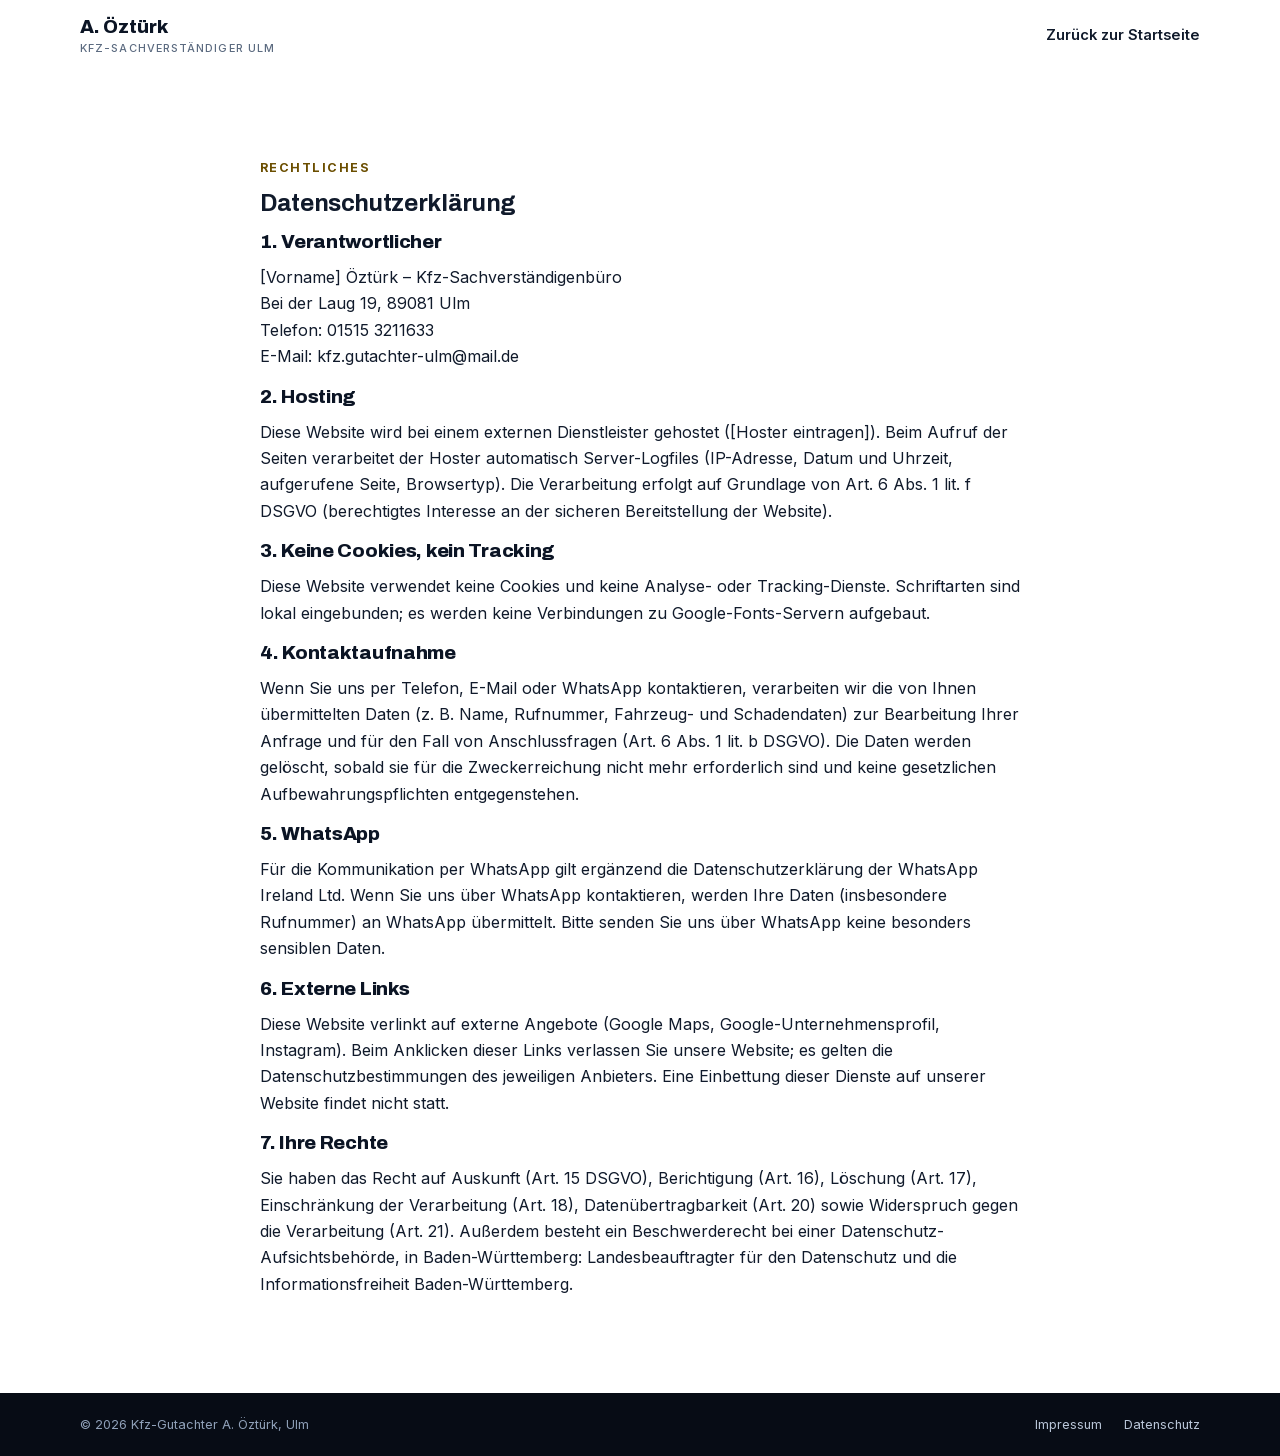
==== commit 052d4a48: "Ohne Logo: Typo-Marke im Header, Footer nur Text, neutrales Favicon - Logo-Grafiken entfernt (Kunden" ====
--- a/datenschutz.html
+++ b/datenschutz.html
@@ -14,7 +14,10 @@
 <header class="header">
   <div class="wrap header__in">
     <a class="brand" href="index.html" aria-label="Zur Startseite">
-      <img src="assets/logo-original.png" alt="A. Öztürk – Kfz-Sachverständiger" width="280" height="44">
+      <span>
+        <span class="brand__name">A. Öztürk</span>
+        <span class="brand__sub">Kfz-Sachverständiger Ulm</span>
+      </span>
     </a>
     <nav class="nav nav--simple" aria-label="Hauptnavigation">
       <a href="index.html">Zurück zur Startseite</a>
--- a/assets/styles.css
+++ b/assets/styles.css
@@ -80,7 +80,7 @@
 .header__in{display:flex;align-items:center;gap:1rem;min-height:72px}
 .brand{display:flex;align-items:center;gap:.7rem;text-decoration:none;margin-right:auto}
 .brand img{height:44px;width:auto}
-.brand__name{font-family:var(--font-head);font-weight:800;font-size:1.02rem;line-height:1.12;color:var(--navy-900)}
+.brand__name{font-family:var(--font-head);font-weight:800;font-size:1.18rem;line-height:1.12;color:var(--navy-900)}
 .brand__sub{display:block;font-weight:500;font-size:.68rem;letter-spacing:.1em;text-transform:uppercase;color:var(--muted)}
 .nav{display:flex;gap:1.4rem;align-items:center}
 .nav a{
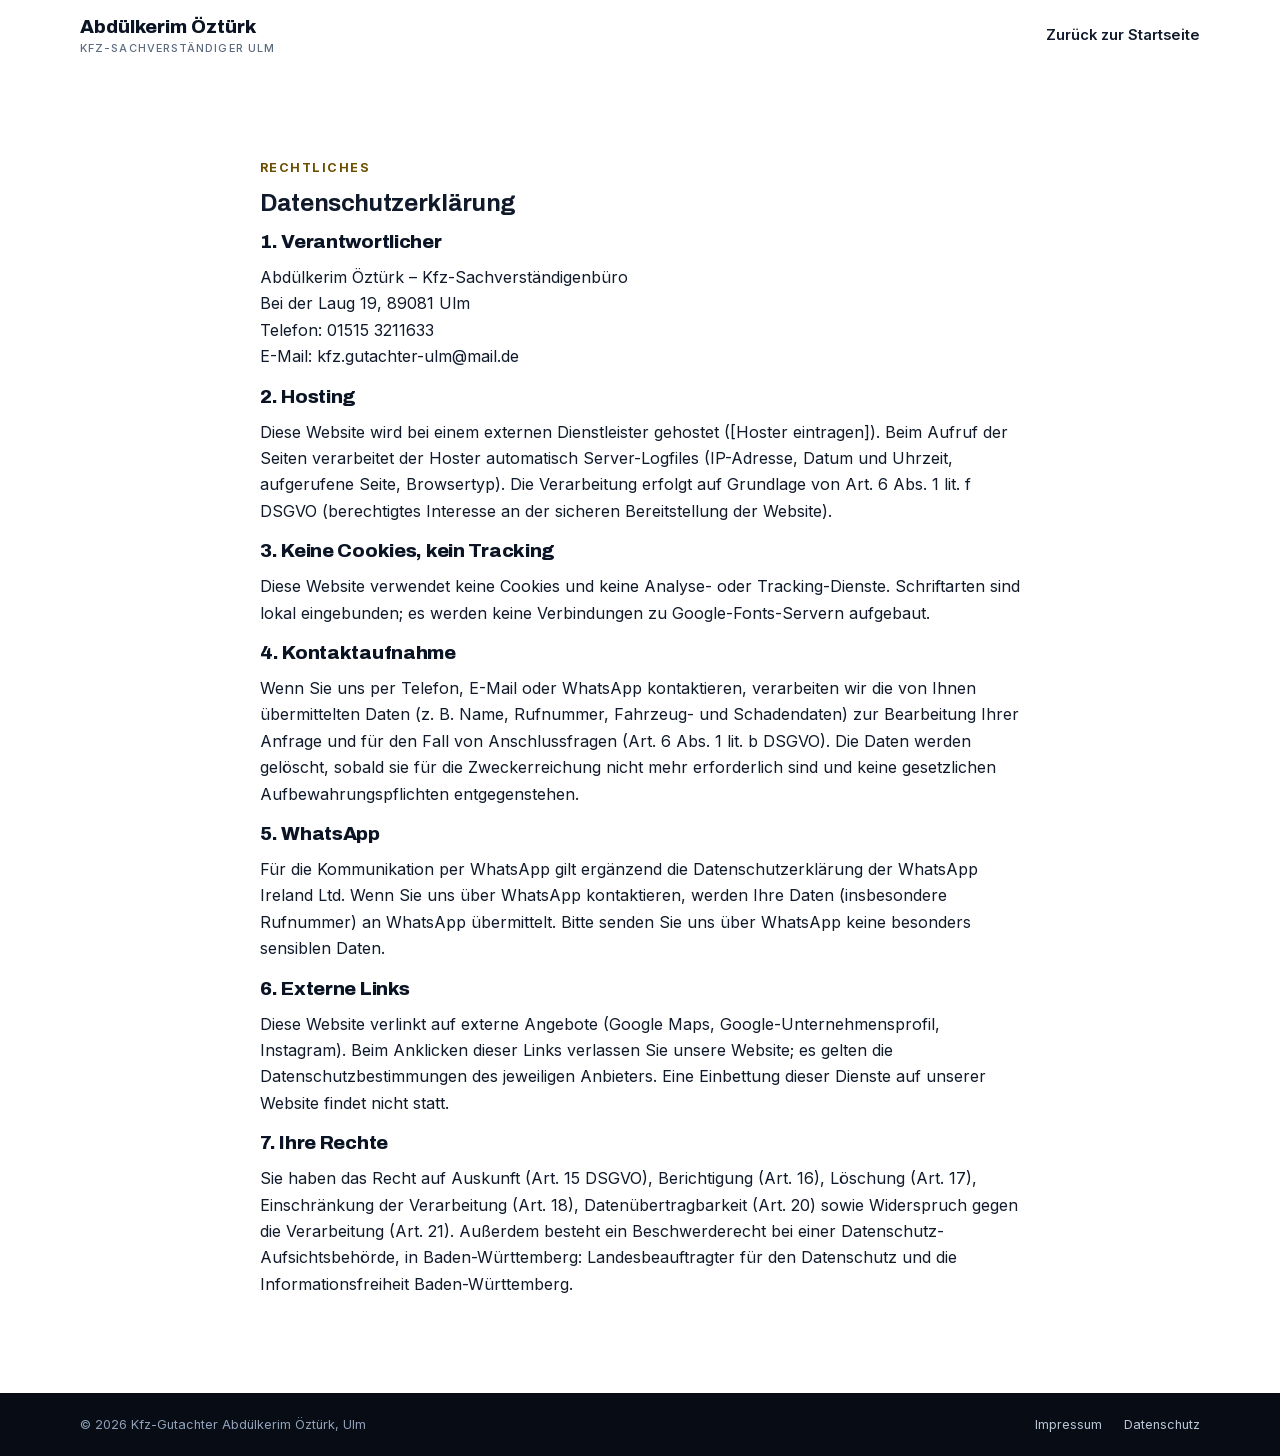
==== commit 61ce30d6: "Voller Name Abdülkerim Öztürk im sichtbaren Text + Ö-Initial-Favicon - Header/Hero/Über/Footer/Impre" ====
--- a/datenschutz.html
+++ b/datenschutz.html
@@ -15,7 +15,7 @@
   <div class="wrap header__in">
     <a class="brand" href="index.html" aria-label="Zur Startseite">
       <span>
-        <span class="brand__name">A. Öztürk</span>
+        <span class="brand__name">Abdülkerim Öztürk</span>
         <span class="brand__sub">Kfz-Sachverständiger Ulm</span>
       </span>
     </a>
@@ -34,7 +34,7 @@
     <!-- PLATZHALTER: vor Go-Live vervollständigen (Verantwortlicher mit vollem Namen, Hoster benennen) -->
     <h2 style="font-size:1.2rem">1. Verantwortlicher</h2>
     <p>
-      [Vorname] Öztürk – Kfz-Sachverständigenbüro<br>
+      Abdülkerim Öztürk – Kfz-Sachverständigenbüro<br>
       Bei der Laug 19, 89081 Ulm<br>
       Telefon: 01515 3211633<br>
       E-Mail: kfz.gutachter-ulm@mail.de
@@ -64,7 +64,7 @@
 <footer class="footer">
   <div class="wrap">
     <div class="footer__legal">
-      <span>© 2026 Kfz-Gutachter A. Öztürk, Ulm</span>
+      <span>© 2026 Kfz-Gutachter Abdülkerim Öztürk, Ulm</span>
       <nav aria-label="Rechtliches">
         <a href="impressum.html">Impressum</a>
         <a href="datenschutz.html">Datenschutz</a>
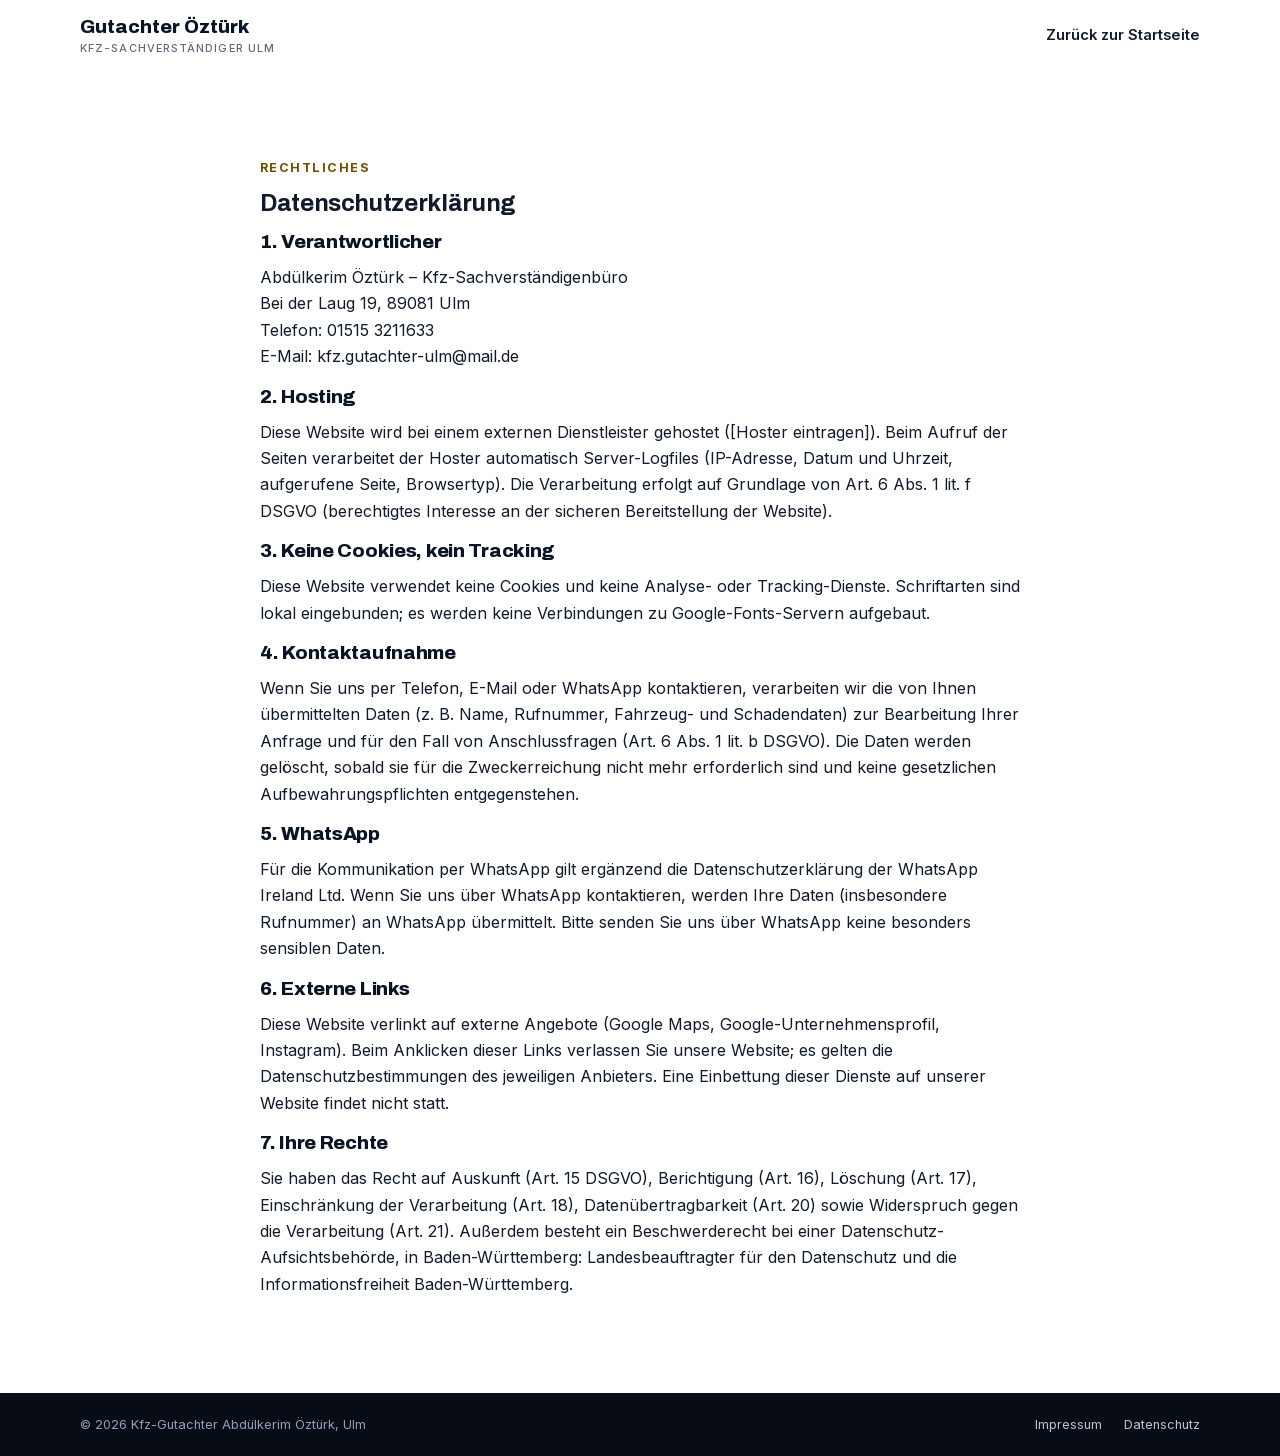
==== commit d7dcf9e0: "Header-Wordmark: Gutachter Öztürk Co-Authored-By: Claude Fable 5 <noreply@anthropic.com>" ====
--- a/datenschutz.html
+++ b/datenschutz.html
@@ -15,7 +15,7 @@
   <div class="wrap header__in">
     <a class="brand" href="index.html" aria-label="Zur Startseite">
       <span>
-        <span class="brand__name">Abdülkerim Öztürk</span>
+        <span class="brand__name">Gutachter Öztürk</span>
         <span class="brand__sub">Kfz-Sachverständiger Ulm</span>
       </span>
     </a>
